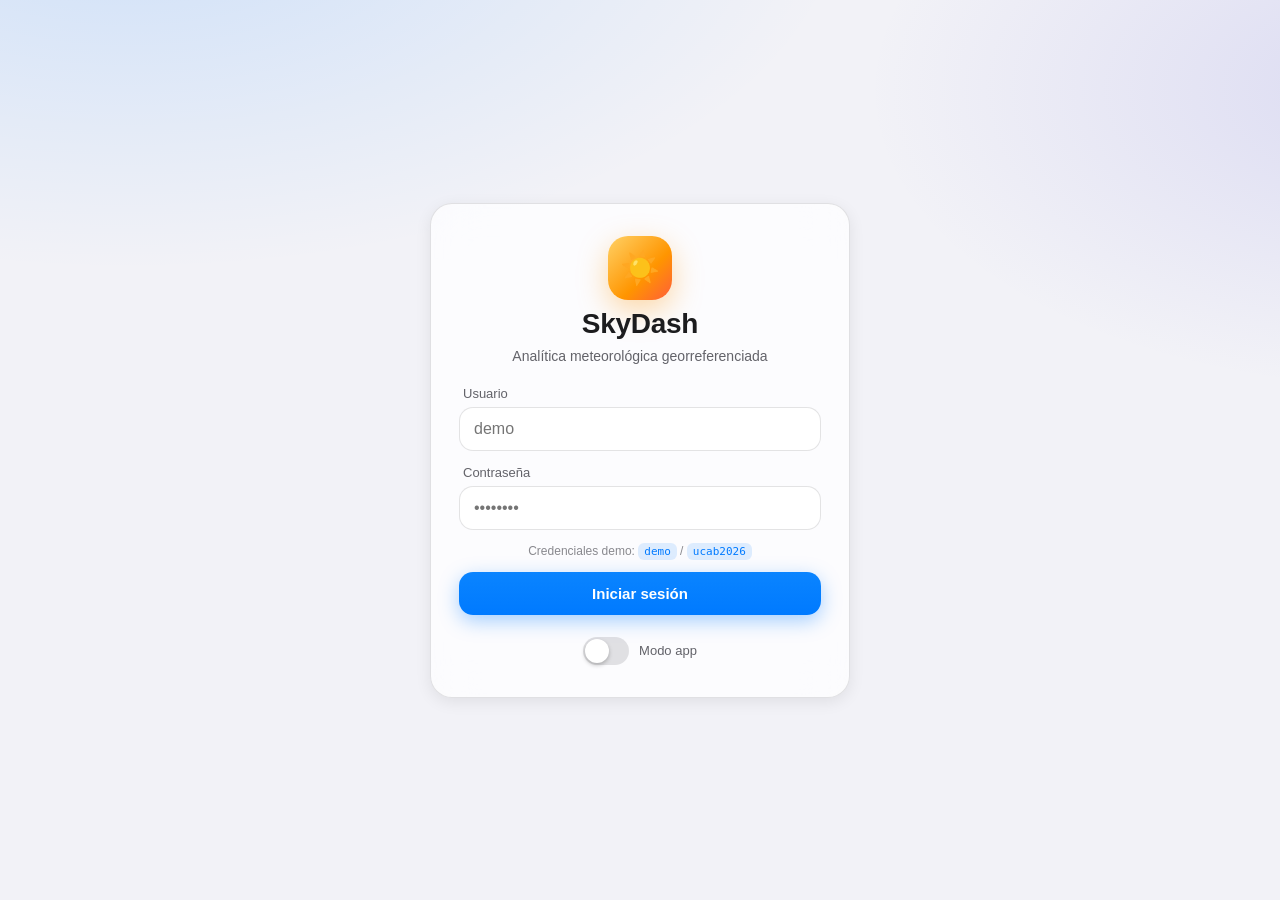
==== index.html @ ecb60686 "verificar internet. carga" ====
<!DOCTYPE html>
<html lang="es">
<head>
  <meta charset="UTF-8" />
  <meta name="viewport" content="width=device-width, initial-scale=1, viewport-fit=cover" />
  <title>SkyDash-Manager · Iniciar sesión</title>
  <meta name="description" content="Plataforma de visualización meteorológica georreferenciada." />
  <meta name="theme-color" content="#f2f2f7" />
  <link rel="icon" href="/favicon.ico" />
  <link rel="stylesheet" href="/css/styles.css" />
</head>
<body class="auth-body">
  <script src="/js/theme.js"></script>
  <main class="auth-shell">
    <section class="auth-card glass">
      <div class="auth-brand">
        <div class="brand-glyph" aria-hidden="true">
          <span>☀️</span>
        </div>
        <h1>SkyDash</h1>
        <p class="auth-sub">Analítica meteorológica georreferenciada</p>
      </div>

      <form id="login-form" class="auth-form" novalidate>
        <label class="field">
          <span>Usuario</span>
          <input type="text" id="username" autocomplete="username" required placeholder="demo" />
        </label>
        <label class="field">
          <span>Contraseña</span>
          <input type="password" id="password" autocomplete="current-password" required placeholder="••••••••" />
        </label>

        <div class="auth-hint">
          <span>Credenciales demo:</span> <code>demo</code> / <code>ucab2026</code>
        </div>

        <button type="submit" id="login-btn" class="btn-primary">
          <span class="btn-label">Iniciar sesión</span>
          <span class="spinner" hidden></span>
        </button>

        <div id="login-error" class="auth-error" role="alert" hidden></div>
      </form>

      <div class="theme-toggle-wrap">
        <button id="theme-toggle" class="theme-toggle" type="button" aria-label="Cambiar tema">
          <span class="theme-toggle-thumb"></span>
        </button>
        <span class="theme-toggle-label">Modo app</span>
      </div>
    </section>
  </main>
  <script src="/js/auth.js"></script>
  <script src="/js/login.js"></script>
  <script src="/js/sw-register.js"></script>
</body>
</html>
---- css/styles.css ----
/* SkyDash-Manager — CSS puro, estética iOS */

:root {
  --font-sf: -apple-system, BlinkMacSystemFont, "SF Pro Display", "SF Pro Text",
    "Segoe UI", Roboto, Helvetica, Arial, sans-serif;

  --bg: #f2f2f7;
  --bg-elev: #ffffff;
  --surface: rgba(255, 255, 255, 0.72);
  --surface-strong: rgba(255, 255, 255, 0.9);
  --border: rgba(60, 60, 67, 0.14);
  --text: #1c1c1e;
  --text-secondary: #3c3c43cc;
  --text-tertiary: #3c3c4399;
  --muted: #8e8e93;
  --accent: #007aff;
  --accent-strong: #0a84ff;
  --accent-soft: rgba(0, 122, 255, 0.12);
  --danger: #ff3b30;
  --success: #34c759;
  --warning: #ff9500;
  --shadow-lg: 0 12px 40px rgba(0, 0, 0, 0.12);
  --shadow-md: 0 4px 16px rgba(0, 0, 0, 0.08);
  --radius-lg: 22px;
  --radius-md: 14px;
  --radius-sm: 10px;
  --blur: saturate(180%) blur(24px);
}

[data-theme="dark"] {
  --bg: #000000;
  --bg-elev: #1c1c1e;
  --surface: rgba(28, 28, 30, 0.72);
  --surface-strong: rgba(44, 44, 46, 0.92);
  --border: rgba(84, 84, 88, 0.36);
  --text: #f5f5f7;
  --text-secondary: #ebebf5cc;
  --text-tertiary: #ebebf599;
  --muted: #8e8e93;
  --accent: #0a84ff;
  --accent-strong: #409cff;
  --accent-soft: rgba(10, 132, 255, 0.22);
  --shadow-lg: 0 12px 40px rgba(0, 0, 0, 0.6);
  --shadow-md: 0 4px 16px rgba(0, 0, 0, 0.5);
}

* { box-sizing: border-box; }

/* El atributo [hidden] debe ganarle siempre a display de utilidades como
   .spinner (inline-block) o .weather-loading (flex). Sin esto, el spinner
   se queda visible aunque tenga el atributo hidden. */
[hidden] { display: none !important; }

html, body {
  margin: 0;
  padding: 0;
  height: 100%;
  font-family: var(--font-sf);
  color: var(--text);
  background: var(--bg);
  -webkit-font-smoothing: antialiased;
  -moz-osx-font-smoothing: grayscale;
}

body {
  background:
    radial-gradient(1200px 600px at 10% -10%, rgba(0, 122, 255, 0.15), transparent 60%),
    radial-gradient(900px 500px at 110% 10%, rgba(88, 86, 214, 0.15), transparent 60%),
    var(--bg);
  min-height: 100vh;
}

[data-theme="dark"] body {
  background:
    radial-gradient(1200px 600px at 10% -10%, rgba(10, 132, 255, 0.18), transparent 60%),
    radial-gradient(900px 500px at 110% 10%, rgba(94, 92, 230, 0.18), transparent 60%),
    var(--bg);
}

h1, h2, h3 { margin: 0; font-weight: 600; letter-spacing: -0.01em; }
p { margin: 0; }
a { color: var(--accent); text-decoration: none; }

.glass {
  background: var(--surface);
  backdrop-filter: var(--blur);
  -webkit-backdrop-filter: var(--blur);
  border: 1px solid var(--border);
  box-shadow: var(--shadow-md);
}

/* ============ AUTH ============ */
.auth-body {
  display: flex;
  align-items: center;
  justify-content: center;
  padding: 24px;
}
.auth-shell { width: 100%; max-width: 420px; }
.auth-card {
  border-radius: var(--radius-lg);
  padding: 32px 28px;
  display: flex;
  flex-direction: column;
  gap: 22px;
}
.auth-brand {
  display: flex;
  flex-direction: column;
  align-items: center;
  gap: 8px;
  text-align: center;
}
.brand-glyph {
  width: 64px; height: 64px;
  border-radius: 20px;
  display: grid; place-items: center;
  font-size: 32px;
  background: linear-gradient(135deg, #ffd166, #ff9500 60%, #ff5e3a);
  box-shadow: 0 10px 30px rgba(255, 149, 0, 0.35);
}
.brand-glyph.small { width: 40px; height: 40px; border-radius: 12px; font-size: 20px; box-shadow: 0 6px 16px rgba(255, 149, 0, 0.3); }
.auth-brand h1 { font-size: 28px; }
.auth-sub { color: var(--text-secondary); font-size: 14px; }

.auth-form { display: flex; flex-direction: column; gap: 14px; }
.field { display: flex; flex-direction: column; gap: 6px; }
.field > span { font-size: 13px; color: var(--text-secondary); padding-left: 4px; }
.field input {
  font: inherit;
  padding: 12px 14px;
  border-radius: var(--radius-md);
  border: 1px solid var(--border);
  background: var(--surface-strong);
  color: var(--text);
  outline: none;
  transition: border-color .15s, box-shadow .15s;
}
.field input:focus {
  border-color: var(--accent);
  box-shadow: 0 0 0 4px var(--accent-soft);
}

.auth-hint {
  font-size: 12px;
  color: var(--text-tertiary);
  text-align: center;
}
.auth-hint code {
  background: var(--accent-soft);
  color: var(--accent);
  padding: 2px 6px;
  border-radius: 6px;
  font-family: ui-monospace, SFMono-Regular, Menlo, monospace;
  font-size: 11px;
}

.btn-primary {
  position: relative;
  border: 0;
  padding: 13px 18px;
  border-radius: var(--radius-md);
  background: linear-gradient(180deg, var(--accent-strong), var(--accent));
  color: white;
  font: inherit;
  font-weight: 600;
  font-size: 15px;
  cursor: pointer;
  display: inline-flex;
  align-items: center;
  justify-content: center;
  gap: 10px;
  box-shadow: 0 6px 20px rgba(0, 122, 255, 0.35);
  transition: transform .1s, filter .15s;
}
.btn-primary:hover { filter: brightness(1.05); }
.btn-primary:active { transform: scale(0.98); }
.btn-primary:disabled { filter: grayscale(0.4) brightness(0.9); cursor: progress; }

.auth-error {
  background: rgba(255, 59, 48, 0.12);
  color: var(--danger);
  border-radius: var(--radius-md);
  padding: 10px 12px;
  font-size: 13px;
  text-align: center;
}

/* Spinner */
.spinner {
  width: 18px; height: 18px;
  border-radius: 50%;
  border: 2px solid rgba(255,255,255,0.4);
  border-top-color: white;
  animation: spin .8s linear infinite;
  display: inline-block;
}
.spinner.small { width: 14px; height: 14px; border-width: 2px; border-color: var(--border); border-top-color: var(--accent); }
@keyframes spin { to { transform: rotate(360deg); } }

/* Theme toggle */
.theme-toggle-wrap { display:flex; align-items:center; justify-content:center; gap:10px; color: var(--text-secondary); font-size: 13px; }
.theme-toggle {
  --w: 46px;
  width: var(--w); height: 28px;
  border-radius: 999px;
  background: var(--border);
  border: 0;
  padding: 2px;
  cursor: pointer;
  position: relative;
  transition: background .2s;
}
.theme-toggle .theme-toggle-thumb {
  display:block; width:24px; height:24px; border-radius:50%;
  background:white;
  box-shadow: 0 2px 4px rgba(0,0,0,.25);
  transform: translateX(0);
  transition: transform .2s;
}
[data-theme="dark"] .theme-toggle { background: var(--accent); }
[data-theme="dark"] .theme-toggle .theme-toggle-thumb { transform: translateX(18px); }

/* ============ APP LAYOUT ============ */
.app-body { display: flex; flex-direction: column; min-height: 100vh; }

.app-header {
  position: sticky; top: 0; z-index: 500;
  display: grid;
  grid-template-columns: auto 1fr auto;
  gap: 16px;
  align-items: center;
  padding: 12px 20px;
  margin: 12px;
  border-radius: var(--radius-lg);
}
.app-header-left { display:flex; align-items:center; gap:12px; }
.app-title { font-size: 18px; }
.app-sub { font-size: 12px; color: var(--text-secondary); }

.search-wrap {
  display:flex; align-items:center; gap:8px;
  background: var(--surface-strong);
  border: 1px solid var(--border);
  padding: 8px 12px;
  border-radius: 12px;
  max-width: 480px; width: 100%;
  justify-self: center;
}
.search-wrap input {
  flex:1; border:0; background:transparent; outline:none;
  font: inherit; color: var(--text); font-size: 14px;
}
.search-icon { opacity: .6; }

.app-header-actions { display:flex; align-items:center; gap:10px; }
.btn-ghost {
  border: 1px solid var(--border);
  background: var(--surface-strong);
  color: var(--text);
  font: inherit; font-size: 13px; font-weight: 500;
  padding: 8px 14px;
  border-radius: 10px;
  cursor: pointer;
  transition: background .15s;
}
.btn-ghost:hover { background: var(--accent-soft); color: var(--accent); }

.pill {
  font-size: 12px; font-weight: 600;
  padding: 4px 10px; border-radius: 999px;
  background: var(--accent-soft); color: var(--accent);
}
.offline-pill { background: rgba(255, 149, 0, 0.15); color: var(--warning); }

.app-grid {
  flex: 1;
  display: grid;
  grid-template-columns: minmax(0, 1fr) 400px;
  gap: 12px;
  padding: 0 12px 12px;
}
@media (max-width: 960px) {
  .app-header { grid-template-columns: 1fr; }
  .search-wrap { max-width: unset; }
  .app-header-actions { justify-content: flex-end; }
  .app-grid { grid-template-columns: 1fr; }
  .map-panel { height: 55vh; }
}

.map-panel {
  position: relative;
  border-radius: var(--radius-lg);
  overflow: hidden;
  border: 1px solid var(--border);
  box-shadow: var(--shadow-md);
  min-height: 500px;
  background: var(--bg-elev);
}
#map { position: absolute; inset: 0; }
.map-hint {
  position: absolute; left: 16px; bottom: 16px; z-index: 400;
  padding: 8px 14px; border-radius: 999px;
  font-size: 12px; color: var(--text-secondary);
}

.side-panel { display:flex; flex-direction:column; gap:12px; min-width: 0; }
.card { border-radius: var(--radius-lg); padding: 20px; }
.card-head { display:flex; align-items:flex-start; justify-content:space-between; gap: 12px; margin-bottom: 12px; }
.eyebrow { font-size: 11px; text-transform: uppercase; letter-spacing: .08em; color: var(--muted); font-weight: 600; }
.muted { color: var(--text-tertiary); font-size: 13px; }
.small { font-size: 12px; }

.btn-icon {
  border:0; background: var(--accent-soft); color: var(--accent);
  width: 40px; height: 40px; border-radius: 12px; cursor:pointer;
  font-size: 18px; display:grid; place-items:center;
  transition: transform .1s, background .15s;
}
.btn-icon:hover { background: var(--accent); color: white; }
.btn-icon:active { transform: scale(.94); }
.btn-icon:disabled { opacity: .4; cursor: not-allowed; }

.weather-loading { display:flex; align-items:center; gap:10px; color: var(--text-secondary); font-size: 14px; padding: 20px 0; }
.weather-empty { text-align:center; padding: 24px 8px; color: var(--text-tertiary); font-size: 14px; }
.empty-emoji { font-size: 40px; margin-bottom: 8px; }

.current-row { display:flex; align-items:center; gap: 16px; margin: 8px 0 4px; }
.current-emoji { font-size: 64px; line-height: 1; }
.current-temp { font-size: 56px; font-weight: 300; letter-spacing: -0.03em; }
.current-temp .unit { font-size: 24px; color: var(--muted); margin-left: 2px; }
.current-desc { color: var(--text-secondary); font-size: 15px; margin-bottom: 16px; }

.stats-grid {
  display: grid; grid-template-columns: repeat(2, 1fr); gap: 8px;
  margin-bottom: 20px;
}
.stat {
  background: var(--surface-strong);
  border: 1px solid var(--border);
  padding: 10px 12px;
  border-radius: var(--radius-md);
  display:flex; flex-direction:column; gap: 2px;
}
.stat-label { font-size: 11px; color: var(--muted); text-transform: uppercase; letter-spacing: .05em; }
.stat-value { font-size: 15px; font-weight: 600; }

.section-title { font-size: 13px; text-transform: uppercase; letter-spacing: .06em; color: var(--muted); margin-bottom: 8px; }

.forecast-list { list-style:none; padding:0; margin:0; display:flex; flex-direction:column; gap:4px; }
.forecast-list li {
  display:grid; grid-template-columns: 90px 32px 1fr auto; align-items:center; gap: 10px;
  padding: 10px 4px;
  border-bottom: 1px solid var(--border);
  font-size: 14px;
}
.forecast-list li:last-child { border-bottom: 0; }
.f-day { color: var(--text-secondary); }
.f-icon { font-size: 20px; text-align:center; }
.f-bar { position:relative; height: 6px; background: var(--border); border-radius: 999px; overflow: hidden; }
.f-bar-fill { position:absolute; top:0; bottom:0; background: linear-gradient(90deg, #34c759, #ff9500, #ff3b30); border-radius: 999px; }
.f-temps { font-variant-numeric: tabular-nums; font-weight: 500; white-space: nowrap; }
.f-temps .min { color: var(--muted); margin-left: 6px; }

.fav-list { list-style:none; padding:0; margin:0; display:flex; flex-direction:column; gap:6px; }
.fav-list li {
  display:flex; align-items:center; gap:10px;
  padding: 10px 12px;
  border-radius: var(--radius-md);
  border: 1px solid var(--border);
  background: var(--surface-strong);
  cursor: pointer;
  transition: background .15s, transform .1s;
}
.fav-list li:hover { background: var(--accent-soft); }
.fav-list li:active { transform: scale(.98); }
.fav-list .fav-emoji { font-size: 20px; }
.fav-list .fav-name { flex:1; font-size: 14px; font-weight: 500; }
.fav-list .fav-temp { font-size: 13px; color: var(--muted); font-variant-numeric: tabular-nums; }
.fav-list .fav-remove {
  border:0; background: transparent; color: var(--muted); cursor:pointer;
  width: 28px; height: 28px; border-radius: 8px;
}
.fav-list .fav-remove:hover { background: rgba(255,59,48,.12); color: var(--danger); }

/* Toast */
.toast {
  position: fixed; left: 50%; bottom: 24px; transform: translateX(-50%);
  background: var(--surface-strong);
  backdrop-filter: var(--blur); -webkit-backdrop-filter: var(--blur);
  border: 1px solid var(--border);
  padding: 10px 16px;
  border-radius: 999px;
  font-size: 13px; color: var(--text);
  box-shadow: var(--shadow-lg);
  z-index: 1000;
  animation: toastIn .2s ease-out;
}
@keyframes toastIn { from { opacity: 0; transform: translate(-50%, 10px); } }

/* Leaflet dark mode adjustments */
[data-theme="dark"] .leaflet-tile { filter: brightness(0.7) invert(1) contrast(0.9) hue-rotate(200deg) saturate(0.6); }
.leaflet-container { background: var(--bg-elev); font-family: var(--font-sf); }
.weather-marker {
  font-size: 32px;
  text-align: center;
  line-height: 1;
  filter: drop-shadow(0 2px 6px rgba(0,0,0,0.35));
}
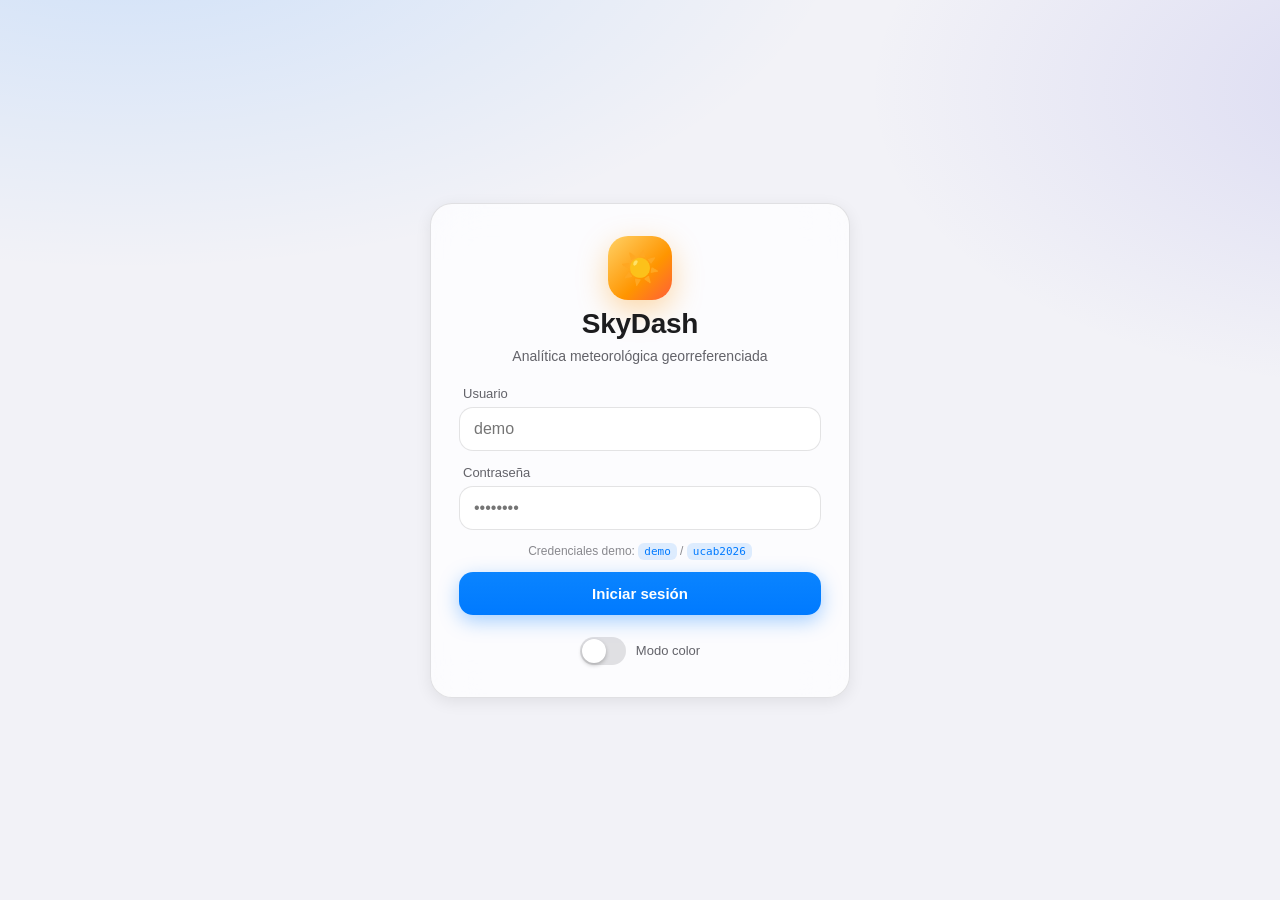
==== commit f55ed7f7: "verificar que el repositorio guardó lo que se commiteó" ====
--- a/index.html
+++ b/index.html
@@ -2,57 +2,12 @@
 <html lang="es">
 <head>
   <meta charset="UTF-8" />
-  <meta name="viewport" content="width=device-width, initial-scale=1, viewport-fit=cover" />
-  <title>SkyDash-Manager · Iniciar sesión</title>
-  <meta name="description" content="Plataforma de visualización meteorológica georreferenciada." />
-  <meta name="theme-color" content="#f2f2f7" />
+  <meta http-equiv="refresh" content="0; url=/login.html" />
+  <title>SkyDash-Manager</title>
   <link rel="icon" href="/favicon.ico" />
-  <link rel="stylesheet" href="/css/styles.css" />
+  <script>window.location.replace('/login.html');</script>
 </head>
-<body class="auth-body">
-  <script src="/js/theme.js"></script>
-  <main class="auth-shell">
-    <section class="auth-card glass">
-      <div class="auth-brand">
-        <div class="brand-glyph" aria-hidden="true">
-          <span>☀️</span>
-        </div>
-        <h1>SkyDash</h1>
-        <p class="auth-sub">Analítica meteorológica georreferenciada</p>
-      </div>
-
-      <form id="login-form" class="auth-form" novalidate>
-        <label class="field">
-          <span>Usuario</span>
-          <input type="text" id="username" autocomplete="username" required placeholder="demo" />
-        </label>
-        <label class="field">
-          <span>Contraseña</span>
-          <input type="password" id="password" autocomplete="current-password" required placeholder="••••••••" />
-        </label>
-
-        <div class="auth-hint">
-          <span>Credenciales demo:</span> <code>demo</code> / <code>ucab2026</code>
-        </div>
-
-        <button type="submit" id="login-btn" class="btn-primary">
-          <span class="btn-label">Iniciar sesión</span>
-          <span class="spinner" hidden></span>
-        </button>
-
-        <div id="login-error" class="auth-error" role="alert" hidden></div>
-      </form>
-
-      <div class="theme-toggle-wrap">
-        <button id="theme-toggle" class="theme-toggle" type="button" aria-label="Cambiar tema">
-          <span class="theme-toggle-thumb"></span>
-        </button>
-        <span class="theme-toggle-label">Modo app</span>
-      </div>
-    </section>
-  </main>
-  <script src="/js/auth.js"></script>
-  <script src="/js/login.js"></script>
-  <script src="/js/sw-register.js"></script>
+<body>
+  <p>Redirigiendo a <a href="/login.html">SkyDash</a>…</p>
 </body>
-</html>+</html>
